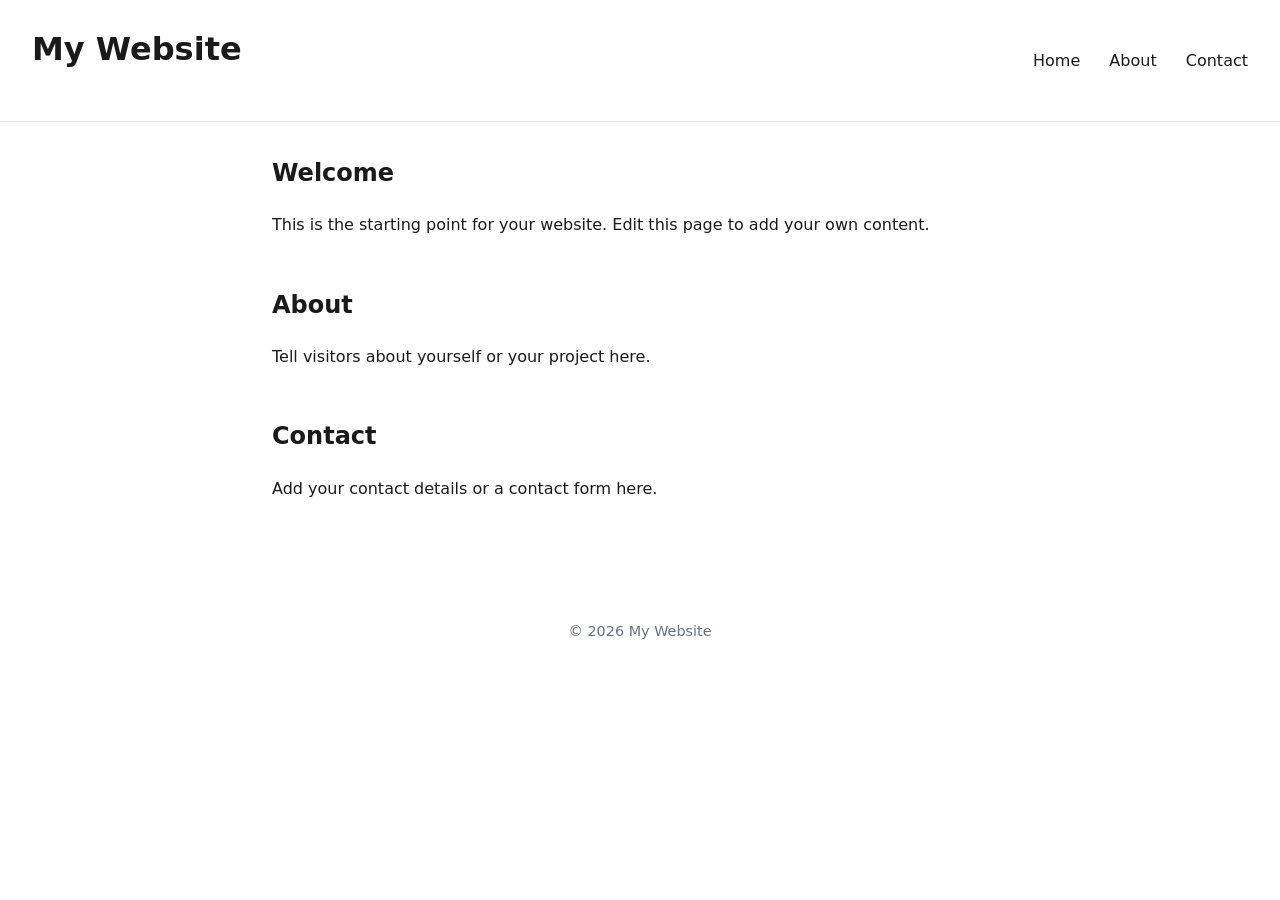
==== index.html @ 1cd19cae "Initial website scaffold Adds a basic static site starter (HTML/CSS/JS) so the repo has a working st" ====
<!DOCTYPE html>
<html lang="en">
<head>
  <meta charset="UTF-8">
  <meta name="viewport" content="width=device-width, initial-scale=1.0">
  <title>My Website</title>
  <link rel="stylesheet" href="style.css">
</head>
<body>
  <header class="site-header">
    <h1>My Website</h1>
    <nav>
      <a href="#home">Home</a>
      <a href="#about">About</a>
      <a href="#contact">Contact</a>
    </nav>
  </header>

  <main>
    <section id="home">
      <h2>Welcome</h2>
      <p>This is the starting point for your website. Edit this page to add your own content.</p>
    </section>

    <section id="about">
      <h2>About</h2>
      <p>Tell visitors about yourself or your project here.</p>
    </section>

    <section id="contact">
      <h2>Contact</h2>
      <p>Add your contact details or a contact form here.</p>
    </section>
  </main>

  <footer>
    <p>&copy; 2026 My Website</p>
  </footer>

  <script src="script.js"></script>
</body>
</html>
---- style.css ----
:root {
  --color-bg: #ffffff;
  --color-text: #1a1a1a;
  --color-accent: #2563eb;
  --color-muted: #6b7280;
}

* {
  box-sizing: border-box;
}

body {
  margin: 0;
  font-family: system-ui, -apple-system, "Segoe UI", sans-serif;
  color: var(--color-text);
  background: var(--color-bg);
  line-height: 1.6;
}

.site-header {
  display: flex;
  justify-content: space-between;
  align-items: center;
  padding: 1.5rem 2rem;
  border-bottom: 1px solid #e5e7eb;
}

.site-header nav a {
  margin-left: 1.5rem;
  text-decoration: none;
  color: var(--color-text);
  font-weight: 500;
}

.site-header nav a:hover {
  color: var(--color-accent);
}

main {
  max-width: 800px;
  margin: 0 auto;
  padding: 2rem;
}

section {
  margin-bottom: 3rem;
}

h1, h2 {
  margin-top: 0;
}

footer {
  text-align: center;
  padding: 1.5rem;
  color: var(--color-muted);
  font-size: 0.9rem;
}
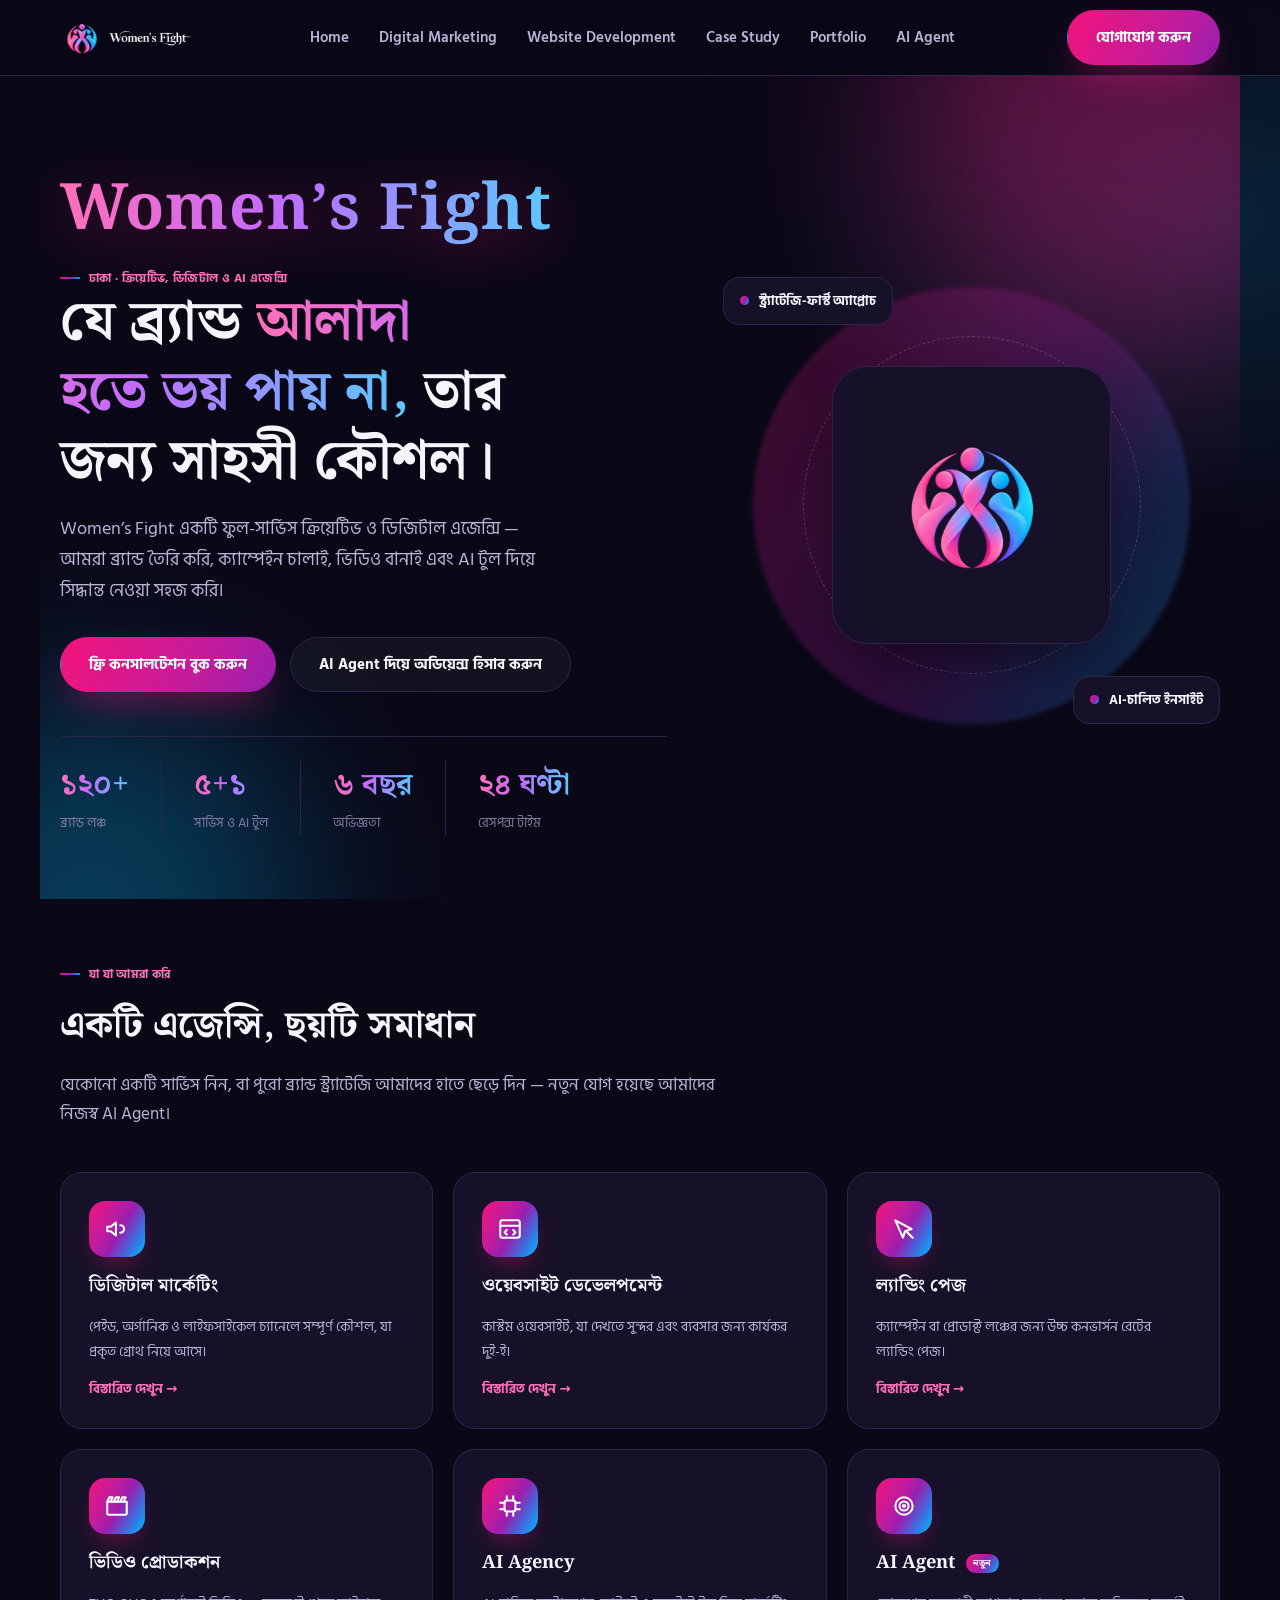
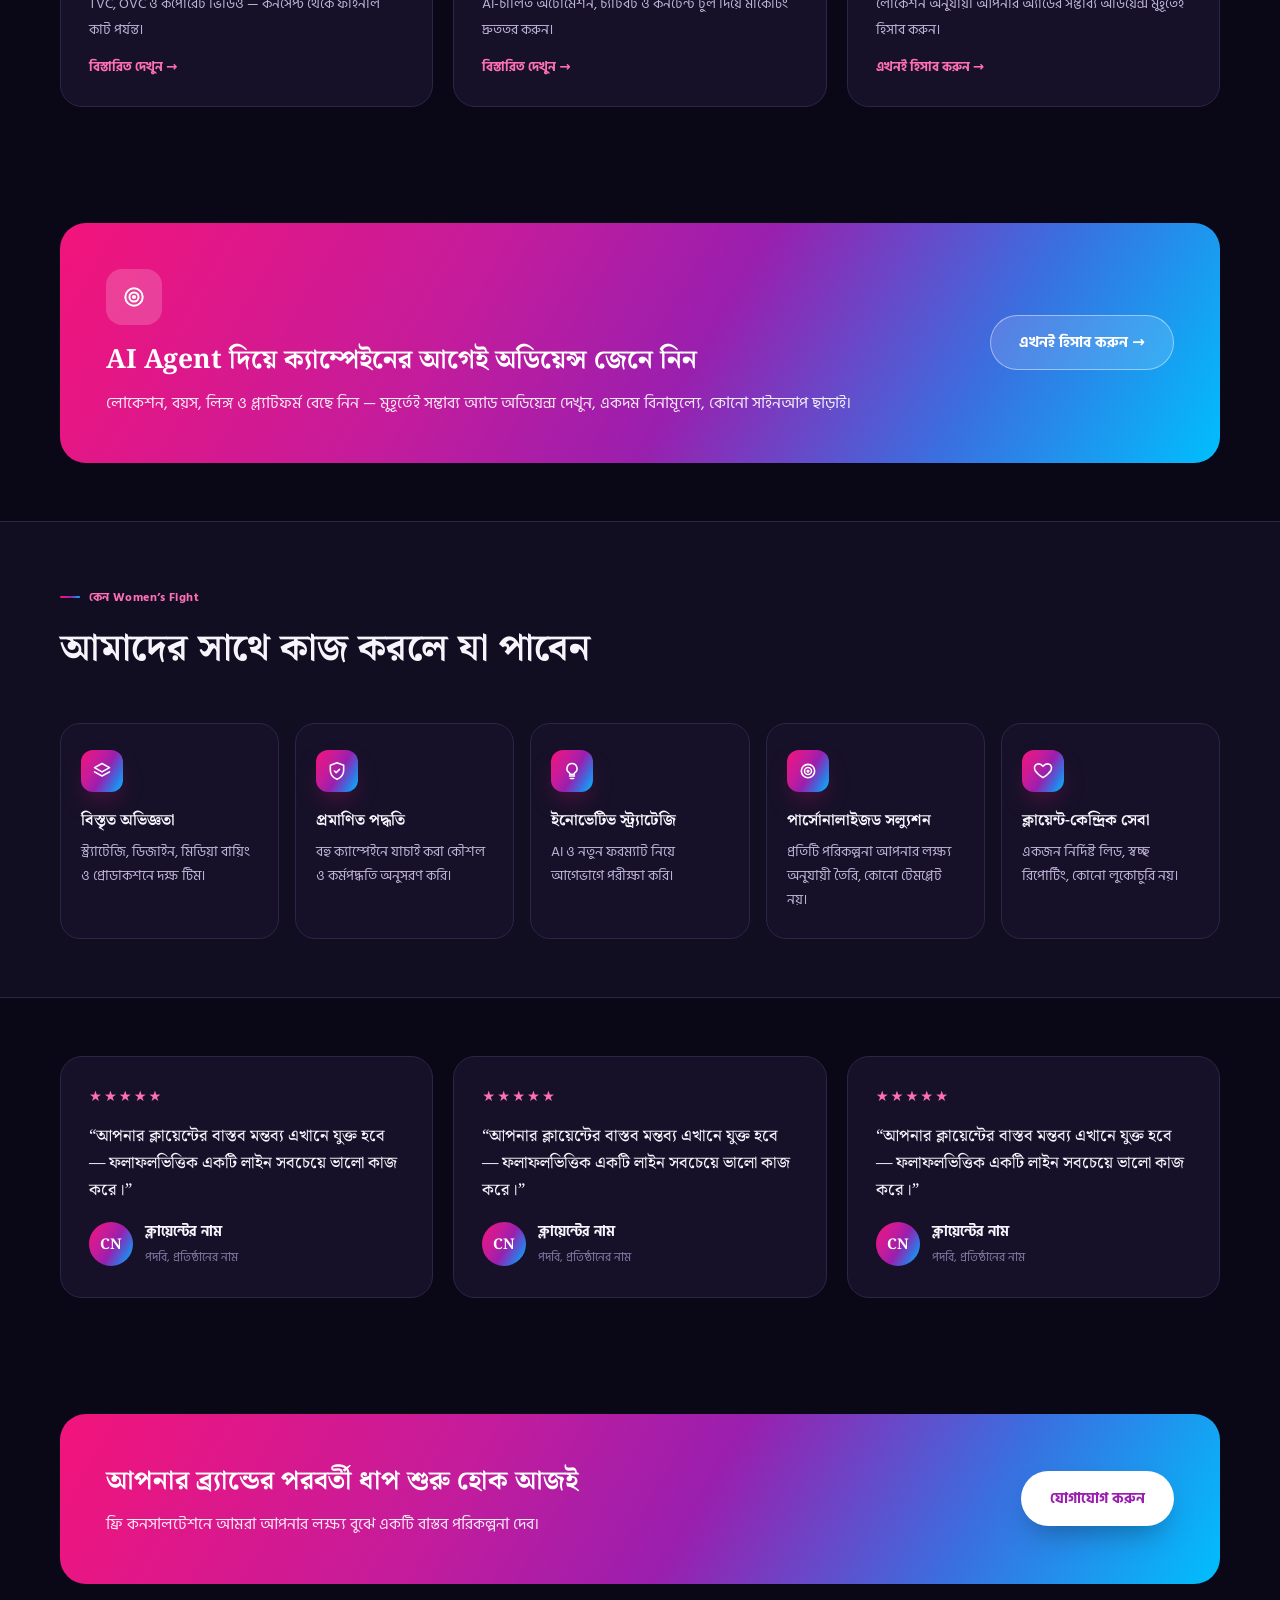
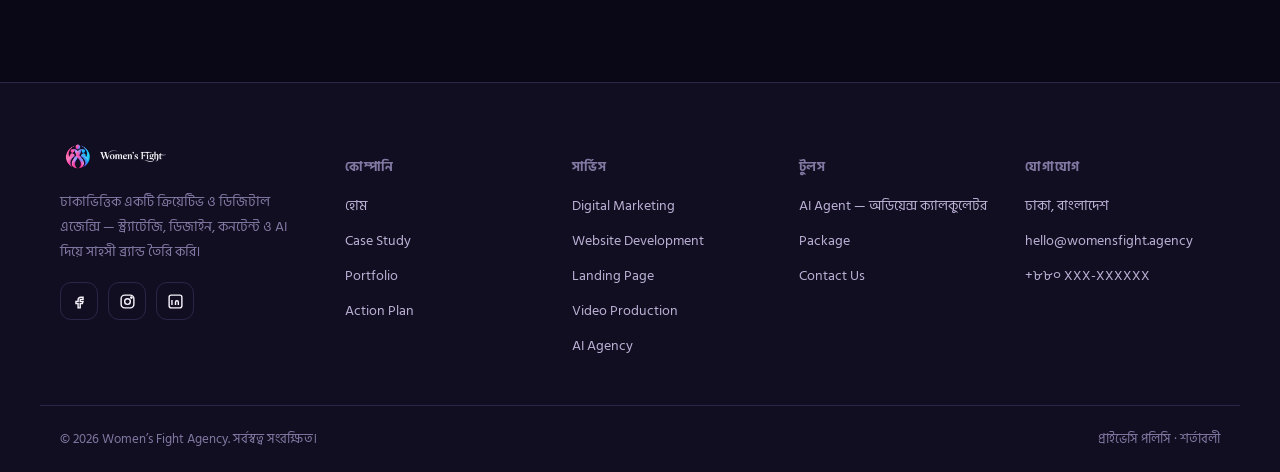
==== commit 933d9e28: "Replace GitHub Pages placeholder with the Women's Fight home page The GitHub Pages site (root index." ====
--- a/index.html
+++ b/index.html
@@ -1,42 +1,226 @@
 <!DOCTYPE html>
-<html lang="en">
+<html lang="bn">
 <head>
-  <meta charset="UTF-8">
-  <meta name="viewport" content="width=device-width, initial-scale=1.0">
-  <title>My Website</title>
-  <link rel="stylesheet" href="style.css">
+<meta charset="UTF-8">
+<meta name="viewport" content="width=device-width, initial-scale=1">
+<title>Women's Fight — Creative &amp; Digital Agency</title>
+<link rel="icon" href="assets/img/logo-icon.png">
+<link rel="stylesheet" href="https://fonts.googleapis.com/css2?family=Noto+Serif+Bengali:wght@500;600;700&family=Hind+Siliguri:wght@400;500;600;700;800&display=swap">
+<link rel="stylesheet" href="style.css">
 </head>
 <body>
-  <header class="site-header">
-    <h1>My Website</h1>
-    <nav>
-      <a href="#home">Home</a>
-      <a href="#about">About</a>
-      <a href="#contact">Contact</a>
-    </nav>
-  </header>
-
-  <main>
-    <section id="home">
-      <h2>Welcome</h2>
-      <p>This is the starting point for your website. Edit this page to add your own content.</p>
-    </section>
-
-    <section id="about">
-      <h2>About</h2>
-      <p>Tell visitors about yourself or your project here.</p>
-    </section>
-
-    <section id="contact">
-      <h2>Contact</h2>
-      <p>Add your contact details or a contact form here.</p>
-    </section>
-  </main>
-
-  <footer>
-    <p>&copy; 2026 My Website</p>
-  </footer>
-
-  <script src="script.js"></script>
+
+<svg style="position:absolute;width:0;height:0;overflow:hidden;" aria-hidden="true">
+<defs>
+<symbol id="i-megaphone" viewBox="0 0 24 24" fill="none" stroke-linecap="round" stroke-linejoin="round"><path d="M3 10v4h3l5 4V6l-5 4H3z"/><path d="M15 8.5a3.5 3.5 0 0 1 0 7"/></symbol>
+<symbol id="i-code" viewBox="0 0 24 24" fill="none" stroke-linecap="round" stroke-linejoin="round"><rect x="3" y="4" width="18" height="16" rx="2"/><path d="M3 9h18"/><path d="m9 13-2 2 2 2M15 13l2 2-2 2"/></symbol>
+<symbol id="i-cursor" viewBox="0 0 24 24" fill="none" stroke-linecap="round" stroke-linejoin="round"><path d="m4 4 7 16 2-6 6-2Z"/><path d="m14 14 6 6"/></symbol>
+<symbol id="i-film" viewBox="0 0 24 24" fill="none" stroke-linecap="round" stroke-linejoin="round"><path d="M3 8h18v11a1 1 0 0 1-1 1H4a1 1 0 0 1-1-1Z"/><path d="m3 8 2-4h3l-2 4M9 8l2-4h3l-2 4M15 8l2-4h3l-2 4"/></symbol>
+<symbol id="i-brain" viewBox="0 0 24 24" fill="none" stroke-linecap="round" stroke-linejoin="round"><rect x="7" y="7" width="10" height="10" rx="2"/><path d="M9 3v4M15 3v4M9 17v4M15 17v4M3 9h4M3 15h4M17 9h4M17 15h4"/></symbol>
+<symbol id="i-target" viewBox="0 0 24 24" fill="none" stroke-linecap="round" stroke-linejoin="round"><circle cx="12" cy="12" r="8"/><circle cx="12" cy="12" r="4.2"/><circle cx="12" cy="12" r="1"/></symbol>
+<symbol id="i-layers" viewBox="0 0 24 24" fill="none" stroke-linecap="round" stroke-linejoin="round"><path d="m12 3 9 5-9 5-9-5 9-5Z"/><path d="m3 13 9 5 9-5"/></symbol>
+<symbol id="i-shield" viewBox="0 0 24 24" fill="none" stroke-linecap="round" stroke-linejoin="round"><path d="M12 2 4 5v6c0 5 3.5 9 8 11 4.5-2 8-6 8-11V5Z"/><path d="m9 12 2 2 4-4"/></symbol>
+<symbol id="i-bulb" viewBox="0 0 24 24" fill="none" stroke-linecap="round" stroke-linejoin="round"><path d="M9 18h6M10 21h4"/><path d="M12 3a6 6 0 0 0-3.5 10.9c.5.4.8 1 .8 1.6v.5h5.4v-.5c0-.6.3-1.2.8-1.6A6 6 0 0 0 12 3Z"/></symbol>
+<symbol id="i-heart" viewBox="0 0 24 24" fill="none" stroke-linecap="round" stroke-linejoin="round"><path d="M12 20s-7-4.4-9.5-8.8C.8 8 2 4.5 5.3 3.7 7.6 3.1 10 4 12 6.4 14 4 16.4 3.1 18.7 3.7 22 4.5 23.2 8 21.5 11.2 19 15.6 12 20 12 20Z"/></symbol>
+</defs>
+</svg>
+
+<header class="nav">
+  <div class="wrap nav-inner">
+    <a class="brand" href="/">
+      <img class="logo-full" src="assets/img/logo-full.png" alt="Women's Fight">
+      <img class="logo-icon" src="assets/img/logo-icon.png" alt="Women's Fight">
+    </a>
+    <ul class="links">
+      <li><a href="/">Home</a></li>
+      <li><a href="https://lsitagency.moriomfashionmh.com/digital-marketing/">Digital Marketing</a></li>
+      <li><a href="https://lsitagency.moriomfashionmh.com/website-development/">Website Development</a></li>
+      <li><a href="https://lsitagency.moriomfashionmh.com/case-study/">Case Study</a></li>
+      <li><a href="https://lsitagency.moriomfashionmh.com/portfolio/">Portfolio</a></li>
+      <li><a href="https://lsitagency.moriomfashionmh.com/ai-agent/">AI Agent</a></li>
+    </ul>
+    <div class="nav-cta">
+      <a class="btn btn-primary" href="https://lsitagency.moriomfashionmh.com/contact/">যোগাযোগ করুন</a>
+      <button class="menu-toggle" id="menuToggle" aria-label="Toggle menu"><span></span></button>
+    </div>
+  </div>
+</header>
+
+<div class="hero wrap">
+  <div class="hero-glow-1"></div><div class="hero-glow-2"></div>
+  <div class="hero-grid">
+    <div>
+      <div class="hero-brand"><span class="hero-brand-text">Women&rsquo;s Fight</span></div>
+      <span class="eyebrow">ঢাকা &middot; ক্রিয়েটিভ, ডিজিটাল ও AI এজেন্সি</span>
+      <h1>যে ব্র্যান্ড <span class="grad-text">আলাদা হতে ভয় পায় না,</span> তার জন্য সাহসী কৌশল।</h1>
+      <p class="lead">Women&rsquo;s Fight একটি ফুল-সার্ভিস ক্রিয়েটিভ ও ডিজিটাল এজেন্সি — আমরা ব্র্যান্ড তৈরি করি, ক্যাম্পেইন চালাই, ভিডিও বানাই এবং AI টুল দিয়ে সিদ্ধান্ত নেওয়া সহজ করি।</p>
+      <div class="hero-ctas">
+        <a class="btn btn-primary" href="https://lsitagency.moriomfashionmh.com/contact/">ফ্রি কনসালটেশন বুক করুন</a>
+        <a class="btn btn-ghost" href="https://lsitagency.moriomfashionmh.com/ai-agent/">AI Agent দিয়ে অডিয়েন্স হিসাব করুন</a>
+      </div>
+      <div class="hero-stats">
+        <div><b>১২০+</b><span>ব্র্যান্ড লঞ্চ</span></div>
+        <div><b>৫+১</b><span>সার্ভিস ও AI টুল</span></div>
+        <div><b>৬ বছর</b><span>অভিজ্ঞতা</span></div>
+        <div><b>২৪ ঘণ্টা</b><span>রেসপন্স টাইম</span></div>
+      </div>
+    </div>
+    <div class="hero-visual">
+      <div class="ring"></div><div class="ring2"></div>
+      <div class="card"><img src="assets/img/logo-icon.png" alt="Women's Fight লোগো"></div>
+      <div class="float f1"><span class="dot"></span>স্ট্র্যাটেজি-ফার্স্ট অ্যাপ্রোচ</div>
+      <div class="float f2"><span class="dot"></span>AI-চালিত ইনসাইট</div>
+    </div>
+  </div>
+</div>
+
+<section class="tight wrap">
+  <div class="section-head">
+    <span class="eyebrow">যা যা আমরা করি</span>
+    <h2>একটি এজেন্সি, ছয়টি সমাধান</h2>
+    <p>যেকোনো একটি সার্ভিস নিন, বা পুরো ব্র্যান্ড স্ট্র্যাটেজি আমাদের হাতে ছেড়ে দিন — নতুন যোগ হয়েছে আমাদের নিজস্ব AI Agent।</p>
+  </div>
+  <div class="svc-grid">
+    <a class="svc-card" href="https://lsitagency.moriomfashionmh.com/digital-marketing/">
+      <div class="ico"><svg><use href="#i-megaphone"/></svg></div>
+      <h3>ডিজিটাল মার্কেটিং</h3>
+      <p>পেইড, অর্গানিক ও লাইফসাইকেল চ্যানেলে সম্পূর্ণ কৌশল, যা প্রকৃত গ্রোথ নিয়ে আসে।</p>
+      <span class="go">বিস্তারিত দেখুন →</span>
+    </a>
+    <a class="svc-card" href="https://lsitagency.moriomfashionmh.com/website-development/">
+      <div class="ico"><svg><use href="#i-code"/></svg></div>
+      <h3>ওয়েবসাইট ডেভেলপমেন্ট</h3>
+      <p>কাস্টম ওয়েবসাইট, যা দেখতে সুন্দর এবং ব্যবসার জন্য কার্যকর দুই-ই।</p>
+      <span class="go">বিস্তারিত দেখুন →</span>
+    </a>
+    <a class="svc-card" href="https://lsitagency.moriomfashionmh.com/landing-page/">
+      <div class="ico"><svg><use href="#i-cursor"/></svg></div>
+      <h3>ল্যান্ডিং পেজ</h3>
+      <p>ক্যাম্পেইন বা প্রোডাক্ট লঞ্চের জন্য উচ্চ কনভার্সন রেটের ল্যান্ডিং পেজ।</p>
+      <span class="go">বিস্তারিত দেখুন →</span>
+    </a>
+    <a class="svc-card" href="https://lsitagency.moriomfashionmh.com/video-production/">
+      <div class="ico"><svg><use href="#i-film"/></svg></div>
+      <h3>ভিডিও প্রোডাকশন</h3>
+      <p>TVC, OVC ও কর্পোরেট ভিডিও — কনসেপ্ট থেকে ফাইনাল কাট পর্যন্ত।</p>
+      <span class="go">বিস্তারিত দেখুন →</span>
+    </a>
+    <a class="svc-card" href="https://lsitagency.moriomfashionmh.com/ai-agency/">
+      <div class="ico"><svg><use href="#i-brain"/></svg></div>
+      <h3>AI Agency</h3>
+      <p>AI-চালিত অটোমেশন, চ্যাটবট ও কনটেন্ট টুল দিয়ে মার্কেটিং দ্রুততর করুন।</p>
+      <span class="go">বিস্তারিত দেখুন →</span>
+    </a>
+    <a class="svc-card" href="https://lsitagency.moriomfashionmh.com/ai-agent/">
+      <div class="ico"><svg><use href="#i-target"/></svg></div>
+      <h3>AI Agent <span class="tag-new">নতুন</span></h3>
+      <p>লোকেশন অনুযায়ী আপনার অ্যাডের সম্ভাব্য অডিয়েন্স মুহূর্তেই হিসাব করুন।</p>
+      <span class="go">এখনই হিসাব করুন →</span>
+    </a>
+  </div>
+</section>
+
+<section class="tight wrap">
+  <div class="cta-band">
+    <div>
+      <div class="ico" style="background:rgba(255,255,255,.18); box-shadow:none; margin-bottom:14px;"><svg><use href="#i-target"/></svg></div>
+      <h2>AI Agent দিয়ে ক্যাম্পেইনের আগেই অডিয়েন্স জেনে নিন</h2>
+      <p>লোকেশন, বয়স, লিঙ্গ ও প্ল্যাটফর্ম বেছে নিন — মুহূর্তেই সম্ভাব্য অ্যাড অডিয়েন্স দেখুন, একদম বিনামূল্যে, কোনো সাইনআপ ছাড়াই।</p>
+    </div>
+    <a class="btn btn-ghost" href="https://lsitagency.moriomfashionmh.com/ai-agent/">এখনই হিসাব করুন →</a>
+  </div>
+</section>
+
+<section class="tight alt">
+  <div class="wrap">
+    <div class="section-head">
+      <span class="eyebrow">কেন Women&rsquo;s Fight</span>
+      <h2>আমাদের সাথে কাজ করলে যা পাবেন</h2>
+    </div>
+    <div class="benefits">
+      <div class="benefit"><div class="ico sm"><svg><use href="#i-layers"/></svg></div><h3>বিস্তৃত অভিজ্ঞতা</h3><p>স্ট্র্যাটেজি, ডিজাইন, মিডিয়া বায়িং ও প্রোডাকশনে দক্ষ টিম।</p></div>
+      <div class="benefit"><div class="ico sm"><svg><use href="#i-shield"/></svg></div><h3>প্রমাণিত পদ্ধতি</h3><p>বহু ক্যাম্পেইনে যাচাই করা কৌশল ও কর্মপদ্ধতি অনুসরণ করি।</p></div>
+      <div class="benefit"><div class="ico sm"><svg><use href="#i-bulb"/></svg></div><h3>ইনোভেটিভ স্ট্র্যাটেজি</h3><p>AI ও নতুন ফরম্যাট নিয়ে আগেভাগে পরীক্ষা করি।</p></div>
+      <div class="benefit"><div class="ico sm"><svg><use href="#i-target"/></svg></div><h3>পার্সোনালাইজড সল্যুশন</h3><p>প্রতিটি পরিকল্পনা আপনার লক্ষ্য অনুযায়ী তৈরি, কোনো টেমপ্লেট নয়।</p></div>
+      <div class="benefit"><div class="ico sm"><svg><use href="#i-heart"/></svg></div><h3>ক্লায়েন্ট-কেন্দ্রিক সেবা</h3><p>একজন নির্দিষ্ট লিড, স্বচ্ছ রিপোর্টিং, কোনো লুকোচুরি নয়।</p></div>
+    </div>
+  </div>
+</section>
+
+<section class="tight wrap">
+  <div class="testi-row">
+    <div class="testi">
+      <div class="stars">★★★★★</div>
+      <p class="quote">&ldquo;আপনার ক্লায়েন্টের বাস্তব মন্তব্য এখানে যুক্ত হবে — ফলাফলভিত্তিক একটি লাইন সবচেয়ে ভালো কাজ করে।&rdquo;</p>
+      <div class="testi-who"><div class="avatar">CN</div><div><b>ক্লায়েন্টের নাম</b><span>পদবি, প্রতিষ্ঠানের নাম</span></div></div>
+    </div>
+    <div class="testi">
+      <div class="stars">★★★★★</div>
+      <p class="quote">&ldquo;আপনার ক্লায়েন্টের বাস্তব মন্তব্য এখানে যুক্ত হবে — ফলাফলভিত্তিক একটি লাইন সবচেয়ে ভালো কাজ করে।&rdquo;</p>
+      <div class="testi-who"><div class="avatar">CN</div><div><b>ক্লায়েন্টের নাম</b><span>পদবি, প্রতিষ্ঠানের নাম</span></div></div>
+    </div>
+    <div class="testi">
+      <div class="stars">★★★★★</div>
+      <p class="quote">&ldquo;আপনার ক্লায়েন্টের বাস্তব মন্তব্য এখানে যুক্ত হবে — ফলাফলভিত্তিক একটি লাইন সবচেয়ে ভালো কাজ করে।&rdquo;</p>
+      <div class="testi-who"><div class="avatar">CN</div><div><b>ক্লায়েন্টের নাম</b><span>পদবি, প্রতিষ্ঠানের নাম</span></div></div>
+    </div>
+  </div>
+</section>
+
+<section class="tight wrap">
+  <div class="cta-band">
+    <div><h2>আপনার ব্র্যান্ডের পরবর্তী ধাপ শুরু হোক আজই</h2><p>ফ্রি কনসালটেশনে আমরা আপনার লক্ষ্য বুঝে একটি বাস্তব পরিকল্পনা দেব।</p></div>
+    <a class="btn btn-primary" href="https://lsitagency.moriomfashionmh.com/contact/">যোগাযোগ করুন</a>
+  </div>
+</section>
+
+<footer class="site-footer">
+  <div class="wrap foot-top">
+    <div class="foot-brand">
+      <a href="/" style="text-decoration:none;">
+        <img src="assets/img/logo-full.png" alt="Women's Fight">
+      </a>
+      <p>ঢাকাভিত্তিক একটি ক্রিয়েটিভ ও ডিজিটাল এজেন্সি — স্ট্র্যাটেজি, ডিজাইন, কনটেন্ট ও AI দিয়ে সাহসী ব্র্যান্ড তৈরি করি।</p>
+      <div class="foot-social">
+        <a href="#" aria-label="Facebook"><svg viewBox="0 0 24 24" fill="none" stroke-width="2"><path d="M14 9h3V6h-3a4 4 0 0 0-4 4v2H7v3h3v6h3v-6h3l1-3h-4v-2a1 1 0 0 1 1-1Z"></path></svg></a>
+        <a href="#" aria-label="Instagram"><svg viewBox="0 0 24 24" fill="none" stroke-width="2"><rect x="3" y="3" width="18" height="18" rx="5"></rect><circle cx="12" cy="12" r="4"></circle><circle cx="17.5" cy="6.5" r="1"></circle></svg></a>
+        <a href="#" aria-label="LinkedIn"><svg viewBox="0 0 24 24" fill="none" stroke-width="2"><rect x="3" y="3" width="18" height="18" rx="3"></rect><path d="M7 10v7M7 7v.01M12 17v-4a2 2 0 0 1 4 0v4M12 13v4"></path></svg></a>
+      </div>
+    </div>
+    <div class="foot-col">
+      <h4>কোম্পানি</h4>
+      <a href="/">হোম</a>
+      <a href="https://lsitagency.moriomfashionmh.com/case-study/">Case Study</a>
+      <a href="https://lsitagency.moriomfashionmh.com/portfolio/">Portfolio</a>
+      <a href="https://lsitagency.moriomfashionmh.com/action-plan/">Action Plan</a>
+    </div>
+    <div class="foot-col">
+      <h4>সার্ভিস</h4>
+      <a href="https://lsitagency.moriomfashionmh.com/digital-marketing/">Digital Marketing</a>
+      <a href="https://lsitagency.moriomfashionmh.com/website-development/">Website Development</a>
+      <a href="https://lsitagency.moriomfashionmh.com/landing-page/">Landing Page</a>
+      <a href="https://lsitagency.moriomfashionmh.com/video-production/">Video Production</a>
+      <a href="https://lsitagency.moriomfashionmh.com/ai-agency/">AI Agency</a>
+    </div>
+    <div class="foot-col">
+      <h4>টুলস</h4>
+      <a href="https://lsitagency.moriomfashionmh.com/ai-agent/">AI Agent — অডিয়েন্স ক্যালকুলেটর</a>
+      <a href="https://lsitagency.moriomfashionmh.com/package/">Package</a>
+      <a href="https://lsitagency.moriomfashionmh.com/contact/">Contact Us</a>
+    </div>
+    <div class="foot-col">
+      <h4>যোগাযোগ</h4>
+      <span style="display:block; margin-bottom:12px; color:var(--ink-soft); font-size:.9rem;">ঢাকা, বাংলাদেশ</span>
+      <a href="mailto:hello@womensfight.agency">hello@womensfight.agency</a>
+      <a href="tel:+8800000000000">+৮৮০ XXX-XXXXXX</a>
+    </div>
+  </div>
+  <div class="wrap foot-bottom">
+    <span>&copy; 2026 Women&rsquo;s Fight Agency. সর্বস্বত্ব সংরক্ষিত।</span>
+    <span>প্রাইভেসি পলিসি &middot; শর্তাবলী</span>
+  </div>
+</footer>
+
+<script src="script.js"></script>
 </body>
 </html>
--- a/style.css
+++ b/style.css
@@ -1,58 +1,317 @@
-:root {
-  --color-bg: #ffffff;
-  --color-text: #1a1a1a;
-  --color-accent: #2563eb;
-  --color-muted: #6b7280;
-}
-
-* {
-  box-sizing: border-box;
-}
-
-body {
-  margin: 0;
-  font-family: system-ui, -apple-system, "Segoe UI", sans-serif;
-  color: var(--color-text);
-  background: var(--color-bg);
-  line-height: 1.6;
-}
-
-.site-header {
-  display: flex;
-  justify-content: space-between;
-  align-items: center;
-  padding: 1.5rem 2rem;
-  border-bottom: 1px solid #e5e7eb;
-}
-
-.site-header nav a {
-  margin-left: 1.5rem;
-  text-decoration: none;
-  color: var(--color-text);
-  font-weight: 500;
-}
-
-.site-header nav a:hover {
-  color: var(--color-accent);
-}
-
-main {
-  max-width: 800px;
-  margin: 0 auto;
-  padding: 2rem;
-}
-
-section {
-  margin-bottom: 3rem;
-}
-
-h1, h2 {
-  margin-top: 0;
-}
-
-footer {
-  text-align: center;
-  padding: 1.5rem;
-  color: var(--color-muted);
-  font-size: 0.9rem;
-}
+/*
+Theme Name: Women's Fight Agency
+Theme URI: https://womensfight.agency
+Author: Women's Fight
+Description: Dark, vivid multi-page agency theme for Women's Fight, built around the brand's real pink-magenta-to-blue logo mark, fully in Bangla, with real editable WordPress Pages (Block Editor and Elementor ready out of the box) and an interactive AI Agent audience-estimator tool.
+Version: 3.2
+Requires at least: 5.9
+Requires PHP: 7.4
+Requires Plugins: elementor
+Text Domain: womens-fight
+*/
+
+:root{
+  --bg:#0a0817;
+  --bg-2:#120e22;
+  --surface:#161129;
+  --surface-2:#1e1832;
+  --surface-3:#251d3d;
+  --border:#2c2547;
+  --ink:#f7f4fc;
+  --ink-soft:#bcb2d6;
+  --ink-faint:#8279a3;
+  --pink:#f3147b;
+  --pink-light:#ff6fb8;
+  --pink-pale:#fbafe6;
+  --blue:#00bffd;
+  --blue-light:#7fe6ff;
+  --purple:#9a1fae;
+  --grad:linear-gradient(120deg,#f3147b 0%,#c31c9c 35%,#9a1fae 55%,#3a6fe0 78%,#00bffd 100%);
+  --grad-2:linear-gradient(135deg,#f3147b,#00bffd);
+  --grad-text:linear-gradient(90deg,#ff6fb8,#c26bff 45%,#5ac8ff 100%);
+  --glow-pink:0 16px 40px -12px rgba(243,20,123,.55);
+  --glow-blue:0 16px 40px -12px rgba(0,191,253,.45);
+  --shadow:0 24px 60px -24px rgba(0,0,0,.7);
+  --radius-lg:26px;
+  --radius-md:18px;
+}
+*{box-sizing:border-box;}
+html{scroll-behavior:smooth;}
+body{
+  margin:0; background:var(--bg); color:var(--ink);
+  font-family:'Hind Siliguri','Noto Sans Bengali',system-ui,sans-serif;
+  -webkit-font-smoothing:antialiased;
+  background-image:
+    radial-gradient(700px 480px at 8% -8%, rgba(243,20,123,.16), transparent 60%),
+    radial-gradient(760px 520px at 96% 6%, rgba(0,191,253,.14), transparent 60%);
+  background-repeat:no-repeat;
+}
+h1,h2,h3{font-family:'Noto Serif Bengali','Hind Siliguri',serif; text-wrap:balance; margin:0; letter-spacing:0; color:var(--ink);}
+p{color:var(--ink-soft); line-height:1.75; margin:0;}
+a{color:inherit;}
+img{max-width:100%; display:block;}
+svg{display:block;}
+.wrap{max-width:1200px; margin:0 auto; padding-inline:20px;}
+.grad-text{background:var(--grad-text); -webkit-background-clip:text; background-clip:text; color:transparent;}
+.eyebrow{display:inline-flex; align-items:center; gap:9px; font-size:.78rem; font-weight:700; letter-spacing:.03em; color:var(--pink-light);}
+.eyebrow::before{content:""; width:20px; height:2px; background:var(--grad); border-radius:2px; display:inline-block;}
+.btn{display:inline-flex; align-items:center; justify-content:center; gap:8px; padding:14px 28px; border-radius:999px; font-weight:700; font-size:.95rem; text-decoration:none; cursor:pointer; border:1px solid transparent; transition:transform .15s ease, box-shadow .15s ease, opacity .15s ease, border-color .15s ease; font-family:inherit;}
+.btn:active{transform:scale(.97);}
+.btn-primary{background:var(--grad); background-size:180% 180%; color:#fff; box-shadow:var(--glow-pink);}
+.btn-primary:hover{opacity:.94; box-shadow:0 20px 46px -12px rgba(243,20,123,.7);}
+.btn-ghost{background:rgba(255,255,255,.04); border-color:var(--border); color:var(--ink);}
+.btn-ghost:hover{border-color:var(--pink-light); color:var(--pink-light);}
+.btn-block{width:100%;}
+:focus-visible{outline:2px solid var(--blue-light); outline-offset:3px;}
+
+/* icon badges */
+.ico{width:56px; height:56px; border-radius:16px; background:var(--grad); display:flex; align-items:center; justify-content:center; flex:none; box-shadow:0 12px 26px -10px rgba(243,20,123,.5);}
+.ico svg{width:26px; height:26px; stroke:#fff; fill:none; stroke-width:1.9; stroke-linecap:round; stroke-linejoin:round;}
+.ico.sm{width:42px; height:42px; border-radius:12px;}
+.ico.sm svg{width:20px; height:20px;}
+.ico.alt{background:var(--surface-3); box-shadow:none; border:1px solid var(--border);}
+.ico.alt svg{stroke:var(--pink-light);}
+
+header.nav{position:sticky; top:0; z-index:60; background:rgba(10,8,23,.82); backdrop-filter:blur(14px); border-bottom:1px solid var(--border);}
+.nav-inner{display:flex; align-items:center; justify-content:space-between; padding-block:10px; gap:16px;}
+.brand{display:flex; align-items:center; text-decoration:none;}
+.brand img.logo-full{height:42px; width:auto;}
+.brand img.logo-icon{height:38px; width:38px; display:none;}
+.links{display:flex; align-items:center; gap:4px; list-style:none; margin:0; padding:0;}
+.links li{position:relative; list-style:none;}
+.links li > a{display:inline-block; background:none; border:none; font:inherit; font-size:.92rem; font-weight:600; color:var(--ink-soft); cursor:pointer; padding:10px 13px; border-radius:10px; white-space:nowrap; text-decoration:none;}
+.links li > a:hover, .links li.current-menu-item > a{color:#fff; background:var(--surface-2);}
+.links li.menu-item-has-children > a::after{content:" ▾"; font-size:.7em; opacity:.7;}
+/* Bridges the visual gap above the dropdown so the mouse never leaves a hoverable area while moving from the "Service" link down into the submenu. */
+.links li.menu-item-has-children{padding-bottom:10px; margin-bottom:-10px;}
+.links ul.sub-menu{position:absolute; top:calc(100% + 10px); left:0; margin:0; background:var(--surface); border:1px solid var(--border); border-radius:16px; padding:8px; min-width:240px; box-shadow:var(--shadow); display:none; flex-direction:column; gap:2px; list-style:none;}
+.links li.menu-item-has-children:hover > ul.sub-menu, .links li.menu-item-has-children.open > ul.sub-menu{display:flex;}
+.links ul.sub-menu li a{display:block; text-align:left; padding:11px 13px; border-radius:10px; font-size:.9rem; font-weight:600; color:var(--ink-soft);}
+.links ul.sub-menu li a:hover{background:var(--surface-2); color:#fff;}
+.caret{font-size:.7em; margin-left:2px; opacity:.7;}
+.nav-cta{display:flex; align-items:center; gap:14px;}
+.menu-toggle{display:none; background:none; border:1px solid var(--border); border-radius:10px; width:42px; height:42px; align-items:center; justify-content:center; cursor:pointer;}
+.menu-toggle span, .menu-toggle span::before, .menu-toggle span::after{content:""; display:block; width:18px; height:2px; background:var(--ink); position:relative;}
+.menu-toggle span::before{position:absolute; top:-6px;} .menu-toggle span::after{position:absolute; top:6px;}
+.tag-new{font-size:.6rem; font-weight:800; text-transform:uppercase; background:var(--grad); color:#fff; padding:2px 7px; border-radius:999px; margin-left:6px; letter-spacing:.04em; vertical-align:2px;}
+
+/* HERO */
+.hero{position:relative; overflow:hidden; padding-block:clamp(52px,9vw,100px) clamp(40px,6vw,64px);}
+.hero-glow-1, .hero-glow-2{position:absolute; border-radius:50%; filter:blur(90px); z-index:0;}
+.hero-glow-1{width:480px; height:480px; background:rgba(243,20,123,.35); top:-200px; right:-140px;}
+.hero-glow-2{width:420px; height:420px; background:rgba(0,191,253,.28); bottom:-220px; left:-160px;}
+.hero-grid{position:relative; z-index:1; display:grid; grid-template-columns:1.1fr .9fr; gap:56px; align-items:center;}
+.hero-brand{margin-bottom:16px;}
+.hero-brand-text{
+  display:inline-block;
+  font-family:'Noto Serif Bengali',Georgia,serif;
+  font-size:clamp(2.4rem,5.4vw,4rem);
+  font-weight:700;
+  letter-spacing:.015em;
+  line-height:1.08;
+  background:var(--grad-text);
+  -webkit-background-clip:text;
+  background-clip:text;
+  color:transparent;
+  filter:drop-shadow(0 10px 30px rgba(243,20,123,.4));
+}
+.hero h1{font-size:clamp(2.2rem,4.6vw,3.5rem); line-height:1.24; font-weight:700;}
+.hero p.lead{font-size:1.1rem; max-width:48ch; margin-top:18px;}
+.hero-ctas{display:flex; flex-wrap:wrap; gap:14px; margin-top:30px;}
+.hero-stats{display:flex; gap:0; margin-top:44px; flex-wrap:wrap; border-top:1px solid var(--border); padding-top:24px;}
+.hero-stats div{padding-right:32px; margin-right:32px; border-right:1px solid var(--border);}
+.hero-stats div:last-child{border-right:none; margin-right:0; padding-right:0;}
+.hero-stats div b{display:block; font-family:'Noto Serif Bengali',serif; font-size:1.9rem; font-weight:700; background:var(--grad-text); -webkit-background-clip:text; background-clip:text; color:transparent;}
+.hero-stats div span{font-size:.82rem; color:var(--ink-faint);}
+.hero-visual{position:relative; aspect-ratio:1/1; display:flex; align-items:center; justify-content:center;}
+.hero-visual .ring{position:absolute; inset:6%; border-radius:50%; background:var(--grad); opacity:.22; filter:blur(2px); animation:spin 22s linear infinite;}
+.hero-visual .ring2{position:absolute; inset:16%; border-radius:50%; border:1px dashed rgba(255,255,255,.18);}
+@keyframes spin{to{transform:rotate(360deg);}}
+.hero-visual .card{position:relative; width:56%; aspect-ratio:1/1; border-radius:36px; overflow:hidden; box-shadow:var(--shadow); border:1px solid var(--border); background:var(--surface); display:flex; align-items:center; justify-content:center; padding:14%;}
+.hero-visual .card img{width:100%; height:100%; object-fit:contain;}
+.hero-visual .float{position:absolute; background:var(--surface); border:1px solid var(--border); border-radius:16px; padding:12px 16px; box-shadow:var(--shadow); font-size:.84rem; font-weight:700; display:flex; align-items:center; gap:10px; color:var(--ink);}
+.hero-visual .float.f1{top:4%; left:0;} .hero-visual .float.f2{bottom:6%; right:0;}
+.dot{width:9px; height:9px; border-radius:50%; background:var(--grad); flex:none;}
+@media (prefers-reduced-motion: reduce){ .hero-visual .ring{animation:none;} }
+
+.page-header{position:relative; overflow:hidden; padding-block:60px 46px; border-bottom:1px solid var(--border);}
+.page-header::before{content:""; position:absolute; width:380px; height:380px; background:var(--grad); opacity:.22; filter:blur(80px); border-radius:50%; top:-160px; right:-100px; z-index:0;}
+.page-header .inner{position:relative; z-index:1; max-width:720px;}
+.page-header h1{font-size:clamp(2rem,3.8vw,2.7rem); font-weight:700; margin-top:12px;}
+.page-header p{margin-top:14px; font-size:1.04rem;}
+.page-header .ico{margin-bottom:6px;}
+
+section{padding-block:clamp(48px,7vw,84px);}
+section.tight{padding-block:clamp(36px,5vw,58px);}
+section.alt{background:var(--bg-2); border-block:1px solid var(--border);}
+.section-head{max-width:680px; margin-bottom:44px;}
+.section-head h2{font-size:clamp(1.7rem,3vw,2.35rem); font-weight:700; margin-top:12px;}
+.section-head p{margin-top:14px; font-size:1.04rem;}
+.section-head.center{margin-inline:auto; text-align:center;}
+.section-foot-link{display:flex; justify-content:center; margin-top:36px;}
+
+.benefits{display:grid; grid-template-columns:repeat(5,1fr); gap:16px;}
+.benefit{background:var(--surface); border:1px solid var(--border); border-radius:20px; padding:26px 20px; text-align:left; transition:transform .18s ease, border-color .18s ease;}
+.benefit:hover{transform:translateY(-4px); border-color:var(--pink);}
+.benefit h3{font-size:.98rem; font-weight:700; margin-top:16px;}
+.benefit p{font-size:.86rem; margin-top:7px;}
+
+.svc-grid{display:grid; grid-template-columns:repeat(3,1fr); gap:20px;}
+.svc-card{background:var(--surface); border:1px solid var(--border); border-radius:22px; padding:28px; display:flex; flex-direction:column; gap:14px; cursor:pointer; transition:transform .18s ease, border-color .18s ease, box-shadow .18s ease; text-align:left; text-decoration:none;}
+.svc-card:hover{transform:translateY(-5px); border-color:var(--pink); box-shadow:var(--shadow);}
+.svc-card h3{font-size:1.14rem; font-weight:700;}
+.svc-card p{font-size:.9rem;}
+.svc-card .go{margin-top:auto; font-size:.84rem; font-weight:700; color:var(--pink-light); display:flex; align-items:center; gap:6px;}
+
+.feat-grid{display:grid; grid-template-columns:repeat(3,1fr); gap:20px;}
+.feat{background:var(--surface); border:1px solid var(--border); border-radius:20px; padding:26px; display:flex; flex-direction:column; gap:14px;}
+.feat h3{font-size:1.02rem; font-weight:700;}
+.feat p{font-size:.89rem;}
+
+.stat-row{display:grid; grid-template-columns:repeat(4,1fr); gap:1px; background:var(--border); border:1px solid var(--border); border-radius:22px; overflow:hidden;}
+.stat-row div{background:var(--surface); padding:26px 20px; text-align:center;}
+.stat-row b{display:block; font-family:'Noto Serif Bengali',serif; font-size:1.9rem; font-weight:700; background:var(--grad-text); -webkit-background-clip:text; background-clip:text; color:transparent;}
+.stat-row span{font-size:.82rem; color:var(--ink-faint);}
+
+.cta-band{background:var(--grad); border-radius:var(--radius-lg); padding:46px; display:flex; align-items:center; justify-content:space-between; gap:24px; flex-wrap:wrap; color:#fff; position:relative; overflow:hidden;}
+.cta-band h2{color:#fff; font-size:1.65rem;}
+.cta-band p{color:rgba(255,255,255,.9); margin-top:8px;}
+.cta-band .btn-ghost{background:rgba(255,255,255,.14); border-color:rgba(255,255,255,.45); color:#fff;}
+.cta-band .btn-ghost:hover{border-color:#fff; background:rgba(255,255,255,.22);}
+.cta-band .btn-primary{background:#fff; color:var(--purple); box-shadow:0 14px 30px -10px rgba(0,0,0,.35);}
+
+.timeline{display:flex; flex-direction:column; gap:0;}
+.tl-step{display:grid; grid-template-columns:60px 1fr; gap:24px; position:relative; padding-bottom:36px;}
+.tl-step:last-child{padding-bottom:0;}
+.tl-num{width:52px; height:52px; border-radius:16px; background:var(--grad); color:#fff; display:flex; align-items:center; justify-content:center; font-family:'Noto Serif Bengali',serif; font-weight:700; font-size:1.2rem; position:relative; z-index:1;}
+.tl-step:not(:last-child)::before{content:""; position:absolute; left:25px; top:56px; bottom:-4px; width:2px; background:linear-gradient(var(--border),transparent);}
+.tl-body{background:var(--surface); border:1px solid var(--border); border-radius:18px; padding:22px 26px;}
+.tl-body h3{font-size:1.08rem; font-weight:700;}
+.tl-body p{font-size:.92rem; margin-top:7px;}
+.tl-body .tl-meta{display:inline-block; margin-top:10px; font-size:.76rem; font-weight:700; color:var(--pink-light); background:rgba(243,20,123,.12); padding:4px 11px; border-radius:999px;}
+
+.faq{display:flex; flex-direction:column; gap:12px;}
+.faq details{background:var(--surface); border:1px solid var(--border); border-radius:16px; padding:18px 22px;}
+.faq summary{cursor:pointer; font-weight:700; font-size:.98rem; list-style:none; display:flex; justify-content:space-between; align-items:center; gap:12px;}
+.faq summary::-webkit-details-marker{display:none;}
+.faq summary::after{content:"+"; font-size:1.3rem; color:var(--pink-light); flex:none;}
+.faq details[open] summary::after{content:"−";}
+.faq p{margin-top:12px; font-size:.9rem;}
+
+.pkg-grid{display:grid; grid-template-columns:repeat(3,1fr); gap:22px;}
+.pkg{background:var(--surface); border:1px solid var(--border); border-radius:24px; padding:32px; display:flex; flex-direction:column; gap:16px; position:relative;}
+.pkg.feat-pkg{border:2px solid var(--pink); box-shadow:var(--glow-pink);}
+.pkg-badge{position:absolute; top:-14px; right:26px; background:var(--grad); color:#fff; font-size:.72rem; font-weight:800; padding:6px 15px; border-radius:999px;}
+.pkg h3{font-size:1.24rem; font-weight:700;}
+.pkg .price{font-family:'Noto Serif Bengali',serif; font-size:1.35rem; font-weight:700; color:var(--pink-light);}
+.pkg .price span{font-size:.7rem; color:var(--ink-faint); font-family:'Hind Siliguri',sans-serif; font-weight:600; display:block; margin-top:4px;}
+.pkg ul{list-style:none; padding:0; margin:0; display:flex; flex-direction:column; gap:11px;}
+.pkg li{display:flex; gap:10px; align-items:flex-start; font-size:.88rem; color:var(--ink-soft);}
+.pkg li svg{width:17px; height:17px; stroke:var(--blue-light); flex:none; margin-top:3px;}
+.note{font-size:.84rem; color:var(--ink-faint); margin-top:-10px;}
+
+.cs-grid, .pf-grid{display:grid; grid-template-columns:repeat(2,1fr); gap:20px;}
+.cs-card{background:var(--surface); border:1px solid var(--border); border-radius:22px; overflow:hidden; display:flex; flex-direction:column;}
+.cs-thumb{aspect-ratio:16/9; background:var(--grad); opacity:.9; position:relative; display:flex; align-items:center; justify-content:center;}
+.cs-thumb .ico{background:rgba(255,255,255,.18); box-shadow:none;}
+.cs-thumb span.tag{position:absolute; top:14px; left:14px; background:rgba(10,8,23,.55); backdrop-filter:blur(6px); padding:5px 13px; border-radius:999px; font-size:.72rem; font-weight:800; color:#fff;}
+.cs-body{padding:24px 26px 28px; display:flex; flex-direction:column; gap:11px;}
+.cs-body h3{font-size:1.08rem; font-weight:700;}
+.cs-body p{font-size:.89rem;}
+.cs-tags{display:flex; gap:8px; flex-wrap:wrap;}
+.cs-tags span{font-size:.72rem; font-weight:700; color:var(--blue-light); background:rgba(0,191,253,.12); padding:5px 11px; border-radius:999px;}
+.cs-result{display:flex; gap:18px; margin-top:4px; flex-wrap:wrap;}
+.cs-result div{font-size:.8rem; color:var(--ink-faint);}
+.cs-result b{display:block; font-size:1.1rem; color:var(--ink); font-family:'Noto Serif Bengali',serif;}
+
+.pf-tile{aspect-ratio:4/3; border-radius:20px; background:var(--surface); border:1px solid var(--border); position:relative; overflow:hidden; display:flex; flex-direction:column; align-items:center; justify-content:center; gap:12px; transition:transform .18s ease;}
+.pf-tile:hover{transform:translateY(-4px);}
+.pf-tile span{font-size:.82rem; font-weight:700; color:var(--ink-soft);}
+
+.testi-row{display:grid; grid-template-columns:repeat(3,1fr); gap:20px;}
+.testi{background:var(--surface); border:1px solid var(--border); border-radius:22px; padding:28px; display:flex; flex-direction:column; gap:15px;}
+.stars{color:var(--pink-light); font-size:.9rem; letter-spacing:2px;}
+.testi p.quote{font-family:'Noto Serif Bengali',serif; font-size:1.03rem; color:var(--ink); font-weight:500; line-height:1.65;}
+.testi-who{display:flex; align-items:center; gap:12px;}
+.avatar{width:44px; height:44px; border-radius:50%; background:var(--grad); display:flex; align-items:center; justify-content:center; font-family:'Noto Serif Bengali',serif; font-weight:700; color:#fff; font-size:.92rem;}
+.testi-who b{display:block; font-size:.88rem;}
+.testi-who span{font-size:.78rem; color:var(--ink-faint);}
+
+/* AI AGENT CALCULATOR */
+.calc-wrap{display:grid; grid-template-columns:1fr 1fr; gap:24px; align-items:start;}
+.calc-card{background:var(--surface); border:1px solid var(--border); border-radius:26px; padding:32px;}
+.calc-card h3{font-size:1.15rem; font-weight:700; margin-bottom:20px; display:flex; align-items:center; gap:12px;}
+.calc-field{margin-bottom:18px;}
+.calc-field label{font-size:.82rem; font-weight:700; color:var(--ink-faint); display:block; margin-bottom:8px;}
+.calc-checks{display:flex; flex-wrap:wrap; gap:9px;}
+.chip-check{position:relative;}
+.chip-check input{position:absolute; opacity:0; inset:0; cursor:pointer;}
+.chip-check span{display:inline-block; padding:9px 15px; border-radius:999px; border:1px solid var(--border); font-size:.84rem; font-weight:600; color:var(--ink-soft); transition:.15s;}
+.chip-check input:checked + span{background:var(--grad); color:#fff; border-color:transparent;}
+.calc-result{background:var(--surface); border:1px solid var(--border); border-radius:26px; padding:32px; position:sticky; top:90px;}
+.calc-result .headline{font-size:.86rem; color:var(--ink-faint); font-weight:700;}
+.calc-result .number{font-family:'Noto Serif Bengali',serif; font-size:clamp(2.2rem,4.5vw,3rem); font-weight:700; margin-top:8px; background:var(--grad-text); -webkit-background-clip:text; background-clip:text; color:transparent;}
+.calc-result .sub{font-size:.86rem; color:var(--ink-soft); margin-top:6px;}
+.funnel{display:flex; flex-direction:column; gap:0; margin-top:26px;}
+.funnel-row{display:flex; justify-content:space-between; align-items:center; padding-block:13px; border-top:1px solid var(--border); font-size:.88rem;}
+.funnel-row:first-child{border-top:none;}
+.funnel-row span:first-child{color:var(--ink-faint);}
+.funnel-row span:last-child{font-weight:700; font-family:'Noto Serif Bengali',serif; font-variant-numeric:tabular-nums;}
+.calc-assump{margin-top:22px; padding-top:18px; border-top:1px solid var(--border); font-size:.78rem; color:var(--ink-faint); line-height:1.7;}
+
+.consult{display:grid; grid-template-columns:.9fr 1.1fr; border:1px solid var(--border); border-radius:var(--radius-lg); overflow:hidden; box-shadow:var(--shadow);}
+.consult-side{background:var(--grad); padding:44px 38px; color:#fff; display:flex; flex-direction:column; justify-content:space-between; gap:24px;}
+.consult-side h2{color:#fff; font-size:1.65rem;}
+.consult-side p{color:rgba(255,255,255,.88);}
+.consult-points{display:flex; flex-direction:column; gap:12px; margin-top:6px;}
+.consult-points div{display:flex; gap:10px; align-items:flex-start; font-size:.88rem; font-weight:600;}
+.consult-points svg{width:18px; height:18px; flex:none; margin-top:1px;}
+.consult-info{display:flex; flex-direction:column; gap:8px; font-size:.9rem; font-weight:600;}
+.consult-form{background:var(--surface); padding:40px 38px; display:grid; gap:15px;}
+.frow{display:grid; grid-template-columns:1fr 1fr; gap:15px;}
+label{font-size:.8rem; font-weight:700; color:var(--ink-faint); display:block; margin-bottom:7px;}
+input, textarea, select{width:100%; padding:13px 15px; border-radius:12px; border:1px solid var(--border); background:var(--bg-2); color:var(--ink); font-family:inherit; font-size:.92rem;}
+textarea{resize:vertical; min-height:96px;}
+input:focus, textarea:focus, select:focus{outline:none; border-color:var(--pink);}
+input::placeholder, textarea::placeholder{color:var(--ink-faint);}
+.form-msg{font-size:.86rem; font-weight:700; color:var(--blue-light); display:none;}
+.form-msg.show{display:block;}
+
+footer.site-footer{background:var(--bg-2); color:var(--ink); margin-top:40px; border-top:1px solid var(--border);}
+.foot-top{display:grid; grid-template-columns:1.3fr 1fr 1fr 1fr 1fr; gap:32px; padding-block:56px 36px;}
+.foot-brand p{color:var(--ink-faint); margin-top:16px; max-width:30ch; font-size:.9rem;}
+.foot-brand img{height:34px; margin-bottom:6px;}
+.foot-col h4{font-size:.82rem; color:var(--ink-faint); margin-bottom:16px; font-weight:700; text-transform:uppercase; letter-spacing:.05em;}
+.foot-col button, .foot-col a{display:block; background:none; border:none; color:var(--ink-soft); text-decoration:none; font-size:.9rem; margin-bottom:12px; cursor:pointer; padding:0; font-family:inherit; text-align:left;}
+.foot-col button:hover, .foot-col a:hover{color:var(--pink-light);}
+.foot-social{display:flex; gap:10px; margin-top:18px;}
+.foot-social a{width:38px; height:38px; border-radius:11px; border:1px solid var(--border); display:flex; align-items:center; justify-content:center; margin:0;}
+.foot-social a:hover{border-color:var(--pink);}
+.foot-social svg{width:17px; height:17px; stroke:var(--ink);}
+.foot-bottom{border-top:1px solid var(--border); padding-block:22px; display:flex; justify-content:space-between; align-items:center; flex-wrap:wrap; gap:12px; color:var(--ink-faint); font-size:.84rem;}
+
+@media (max-width:980px){
+  .hero-grid{grid-template-columns:1fr;} .hero-visual{max-width:340px; margin-inline:auto; order:-1;}
+  .benefits{grid-template-columns:repeat(2,1fr);}
+  .svc-grid, .feat-grid, .pkg-grid, .testi-row, .stat-row{grid-template-columns:1fr 1fr;}
+  .cs-grid, .pf-grid{grid-template-columns:1fr 1fr;}
+  .consult, .calc-wrap{grid-template-columns:1fr;}
+  .calc-result{position:static;}
+  .foot-top{grid-template-columns:1fr 1fr 1fr;}
+  .links{display:none;}
+  .links li{width:100%;}
+  .links ul.sub-menu{position:static; box-shadow:none; border:none; padding-left:14px; margin-top:2px;}
+  .menu-toggle{display:flex;}
+  .brand img.logo-full{display:none;}
+  .brand img.logo-icon{display:block;}
+}
+@media (max-width:640px){
+  .benefits, .svc-grid, .feat-grid, .pkg-grid, .testi-row, .cs-grid, .pf-grid, .stat-row{grid-template-columns:1fr;}
+  .frow{grid-template-columns:1fr;}
+  .foot-top{grid-template-columns:1fr 1fr;}
+  .tl-step{grid-template-columns:44px 1fr;}
+  .tl-num{width:40px; height:40px; font-size:1rem; border-radius:12px;}
+  .tl-step:not(:last-child)::before{left:19px;}
+  .cta-band{padding:30px;}
+  .hero-stats div{padding-right:18px; margin-right:18px;}
+}
